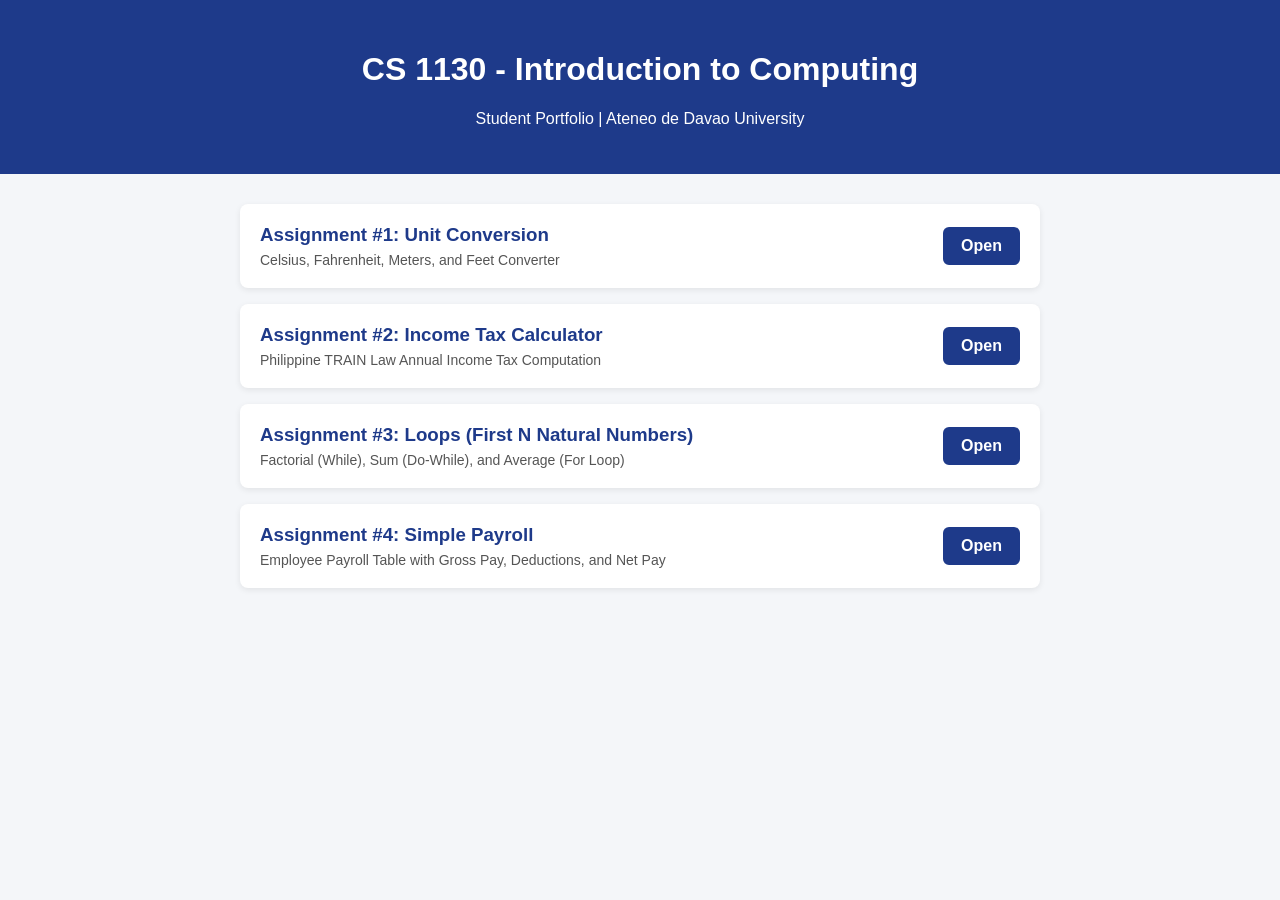
==== index.html @ 534a08da "Create index.html" ====
<!DOCTYPE html>
<html lang="en">
<head>
  <meta charset="UTF-8">
  <meta name="viewport" content="width=device-width, initial-scale=1.0">
  <title>CS 1130 - Introduction to Computing</title>
  <style>
    body { font-family: Arial, sans-serif; margin: 0; background: #f4f6f9; color: #222; }
    header { background: #1e3a8a; color: white; padding: 30px 20px; text-align: center; }
    .container { max-width: 800px; margin: 30px auto; padding: 0 20px; }
    .card { background: white; padding: 20px; margin-bottom: 16px; border-radius: 8px; box-shadow: 0 2px 6px rgba(0,0,0,0.08); display: flex; justify-content: space-between; align-items: center; }
    .card h3 { margin: 0 0 6px 0; color: #1e3a8a; }
    .card p { margin: 0; color: #555; font-size: 14px; }
    .btn { background: #1e3a8a; color: white; text-decoration: none; padding: 10px 18px; border-radius: 6px; font-weight: bold; }
    .btn:hover { background: #1d4ed8; }
  </style>
</head>
<body>
  <header>
    <h1>CS 1130 - Introduction to Computing</h1>
    <p>Student Portfolio | Ateneo de Davao University</p>
  </header>

  <div class="container">
    <div class="card">
      <div>
        <h3>Assignment #1: Unit Conversion</h3>
        <p>Celsius, Fahrenheit, Meters, and Feet Converter</p>
      </div>
      <a class="btn" href="assignment1.html">Open</a>
    </div>

    <div class="card">
      <div>
        <h3>Assignment #2: Income Tax Calculator</h3>
        <p>Philippine TRAIN Law Annual Income Tax Computation</p>
      </div>
      <a class="btn" href="assignment2.html">Open</a>
    </div>

    <div class="card">
      <div>
        <h3>Assignment #3: Loops (First N Natural Numbers)</h3>
        <p>Factorial (While), Sum (Do-While), and Average (For Loop)</p>
      </div>
      <a class="btn" href="assignment3.html">Open</a>
    </div>

    <div class="card">
      <div>
        <h3>Assignment #4: Simple Payroll</h3>
        <p>Employee Payroll Table with Gross Pay, Deductions, and Net Pay</p>
      </div>
      <a class="btn" href="assignment4.html">Open</a>
    </div>
  </div>
</body>
</html>
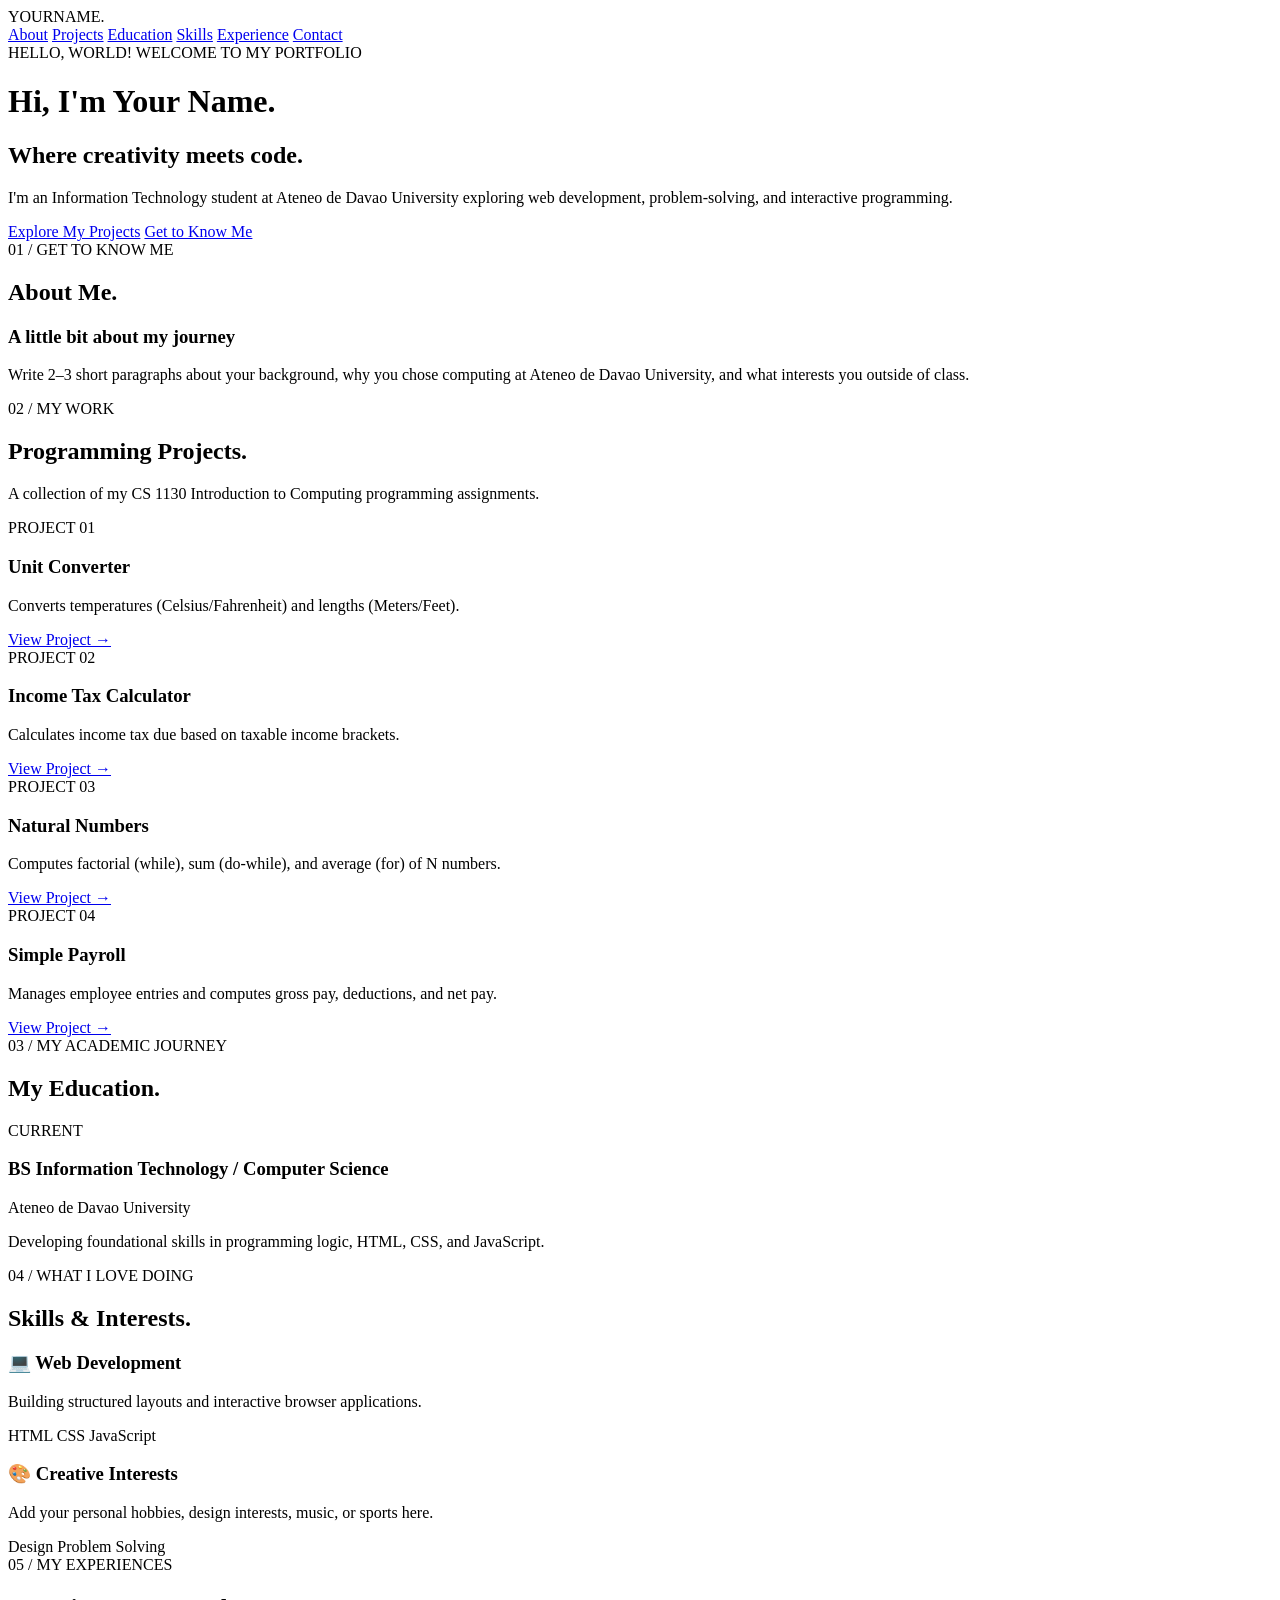
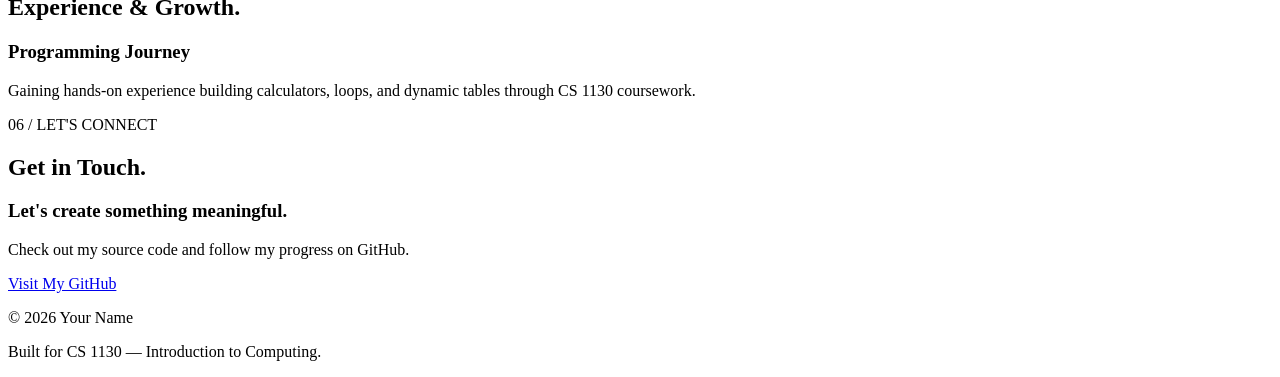
==== commit 7bb811ed: "Update index.html" ====
--- a/index.html
+++ b/index.html
@@ -1,58 +1,165 @@
 <!DOCTYPE html>
 <html lang="en">
 <head>
-  <meta charset="UTF-8">
-  <meta name="viewport" content="width=device-width, initial-scale=1.0">
-  <title>CS 1130 - Introduction to Computing</title>
-  <style>
-    body { font-family: Arial, sans-serif; margin: 0; background: #f4f6f9; color: #222; }
-    header { background: #1e3a8a; color: white; padding: 30px 20px; text-align: center; }
-    .container { max-width: 800px; margin: 30px auto; padding: 0 20px; }
-    .card { background: white; padding: 20px; margin-bottom: 16px; border-radius: 8px; box-shadow: 0 2px 6px rgba(0,0,0,0.08); display: flex; justify-content: space-between; align-items: center; }
-    .card h3 { margin: 0 0 6px 0; color: #1e3a8a; }
-    .card p { margin: 0; color: #555; font-size: 14px; }
-    .btn { background: #1e3a8a; color: white; text-decoration: none; padding: 10px 18px; border-radius: 6px; font-weight: bold; }
-    .btn:hover { background: #1d4ed8; }
-  </style>
+  <meta charset="UTF-8" />
+  <meta name="viewport" content="width=device-width, initial-scale=1.0" />
+  <title>My CS 1130 Portfolio</title>
+  <link rel="stylesheet" href="style.css" />
 </head>
 <body>
-  <header>
-    <h1>CS 1130 - Introduction to Computing</h1>
-    <p>Student Portfolio | Ateneo de Davao University</p>
+
+  <!-- Sticky Navigation -->
+  <nav class="navbar">
+    <div class="logo">YOURNAME<span>.</span></div>
+    <div class="nav-links">
+      <a href="#about">About</a>
+      <a href="#projects">Projects</a>
+      <a href="#education">Education</a>
+      <a href="#skills">Skills</a>
+      <a href="#experience">Experience</a>
+      <a href="#contact">Contact</a>
+    </div>
+  </nav>
+
+  <!-- Hero Section -->
+  <header class="hero">
+    <div class="eyebrow">HELLO, WORLD! WELCOME TO MY PORTFOLIO</div>
+    <h1>Hi, I'm <span>Your Name.</span></h1>
+    <h2>Where creativity meets code.</h2>
+    <p>
+      I'm an Information Technology student at Ateneo de Davao University
+      exploring web development, problem-solving, and interactive programming.
+    </p>
+    <div class="hero-buttons">
+      <a href="#projects" class="btn btn-primary">Explore My Projects</a>
+      <a href="#about" class="btn btn-secondary">Get to Know Me</a>
+    </div>
   </header>
 
-  <div class="container">
+  <!-- 01 / About -->
+  <section id="about" class="section">
+    <div class="eyebrow">01 / GET TO KNOW ME</div>
+    <h2>About <span>Me.</span></h2>
     <div class="card">
-      <div>
-        <h3>Assignment #1: Unit Conversion</h3>
-        <p>Celsius, Fahrenheit, Meters, and Feet Converter</p>
+      <h3>A little bit about my journey</h3>
+      <p>
+        Write 2–3 short paragraphs about your background, why you chose computing
+        at Ateneo de Davao University, and what interests you outside of class.
+      </p>
+    </div>
+  </section>
+
+  <!-- 02 / Projects -->
+  <section id="projects" class="section">
+    <div class="eyebrow">02 / MY WORK</div>
+    <h2>Programming <span>Projects.</span></h2>
+    <p class="section-desc">
+      A collection of my CS 1130 Introduction to Computing programming assignments.
+    </p>
+
+    <div class="grid-2">
+      <div class="card project-card">
+        <div class="tag">PROJECT 01</div>
+        <h3>Unit Converter</h3>
+        <p>Converts temperatures (Celsius/Fahrenheit) and lengths (Meters/Feet).</p>
+        <a href="converter.html" class="project-link">View Project →</a>
       </div>
-      <a class="btn" href="assignment1.html">Open</a>
+
+      <div class="card project-card">
+        <div class="tag">PROJECT 02</div>
+        <h3>Income Tax Calculator</h3>
+        <p>Calculates income tax due based on taxable income brackets.</p>
+        <a href="tax.html" class="project-link">View Project →</a>
+      </div>
+
+      <div class="card project-card">
+        <div class="tag">PROJECT 03</div>
+        <h3>Natural Numbers</h3>
+        <p>Computes factorial (while), sum (do-while), and average (for) of N numbers.</p>
+        <a href="numbers.html" class="project-link">View Project →</a>
+      </div>
+
+      <div class="card project-card">
+        <div class="tag">PROJECT 04</div>
+        <h3>Simple Payroll</h3>
+        <p>Manages employee entries and computes gross pay, deductions, and net pay.</p>
+        <a href="payroll.html" class="project-link">View Project →</a>
+      </div>
     </div>
+  </section>
 
+  <!-- 03 / Education -->
+  <section id="education" class="section">
+    <div class="eyebrow">03 / MY ACADEMIC JOURNEY</div>
+    <h2>My <span>Education.</span></h2>
+    <div class="grid-2">
+      <div class="card">
+        <div class="tag">CURRENT</div>
+        <h3>BS Information Technology / Computer Science</h3>
+        <p class="muted">Ateneo de Davao University</p>
+        <p>Developing foundational skills in programming logic, HTML, CSS, and JavaScript.</p>
+      </div>
+    </div>
+  </section>
+
+  <!-- 04 / Skills & Interests -->
+  <section id="skills" class="section">
+    <div class="eyebrow">04 / WHAT I LOVE DOING</div>
+    <h2>Skills &amp; <span>Interests.</span></h2>
+    <div class="grid-2">
+      <div class="card">
+        <h3>💻 Web Development</h3>
+        <p>Building structured layouts and interactive browser applications.</p>
+        <div class="badges">
+          <span>HTML</span>
+          <span>CSS</span>
+          <span>JavaScript</span>
+        </div>
+      </div>
+
+      <div class="card">
+        <h3>🎨 Creative Interests</h3>
+        <p>Add your personal hobbies, design interests, music, or sports here.</p>
+        <div class="badges">
+          <span>Design</span>
+          <span>Problem Solving</span>
+        </div>
+      </div>
+    </div>
+  </section>
+
+  <!-- 05 / Experience -->
+  <section id="experience" class="section">
+    <div class="eyebrow">05 / MY EXPERIENCES</div>
+    <h2>Experience &amp; <span>Growth.</span></h2>
+    <div class="grid-2">
+      <div class="card">
+        <h3>Programming Journey</h3>
+        <p>
+          Gaining hands-on experience building calculators, loops, and dynamic
+          tables through CS 1130 coursework.
+        </p>
+      </div>
+    </div>
+  </section>
+
+  <!-- 06 / Contact -->
+  <section id="contact" class="section">
+    <div class="eyebrow">06 / LET'S CONNECT</div>
+    <h2>Get in <span>Touch.</span></h2>
     <div class="card">
-      <div>
-        <h3>Assignment #2: Income Tax Calculator</h3>
-        <p>Philippine TRAIN Law Annual Income Tax Computation</p>
-      </div>
-      <a class="btn" href="assignment2.html">Open</a>
+      <h3>Let's create something meaningful.</h3>
+      <p>Check out my source code and follow my progress on GitHub.</p>
+      <a href="https://github.com/your-username" target="_blank" rel="noopener noreferrer" class="btn btn-primary">
+        Visit My GitHub
+      </a>
     </div>
+  </section>
 
-    <div class="card">
-      <div>
-        <h3>Assignment #3: Loops (First N Natural Numbers)</h3>
-        <p>Factorial (While), Sum (Do-While), and Average (For Loop)</p>
-      </div>
-      <a class="btn" href="assignment3.html">Open</a>
-    </div>
+  <footer>
+    <p>© 2026 Your Name</p>
+    <p>Built for CS 1130 — Introduction to Computing.</p>
+  </footer>
 
-    <div class="card">
-      <div>
-        <h3>Assignment #4: Simple Payroll</h3>
-        <p>Employee Payroll Table with Gross Pay, Deductions, and Net Pay</p>
-      </div>
-      <a class="btn" href="assignment4.html">Open</a>
-    </div>
-  </div>
 </body>
 </html>
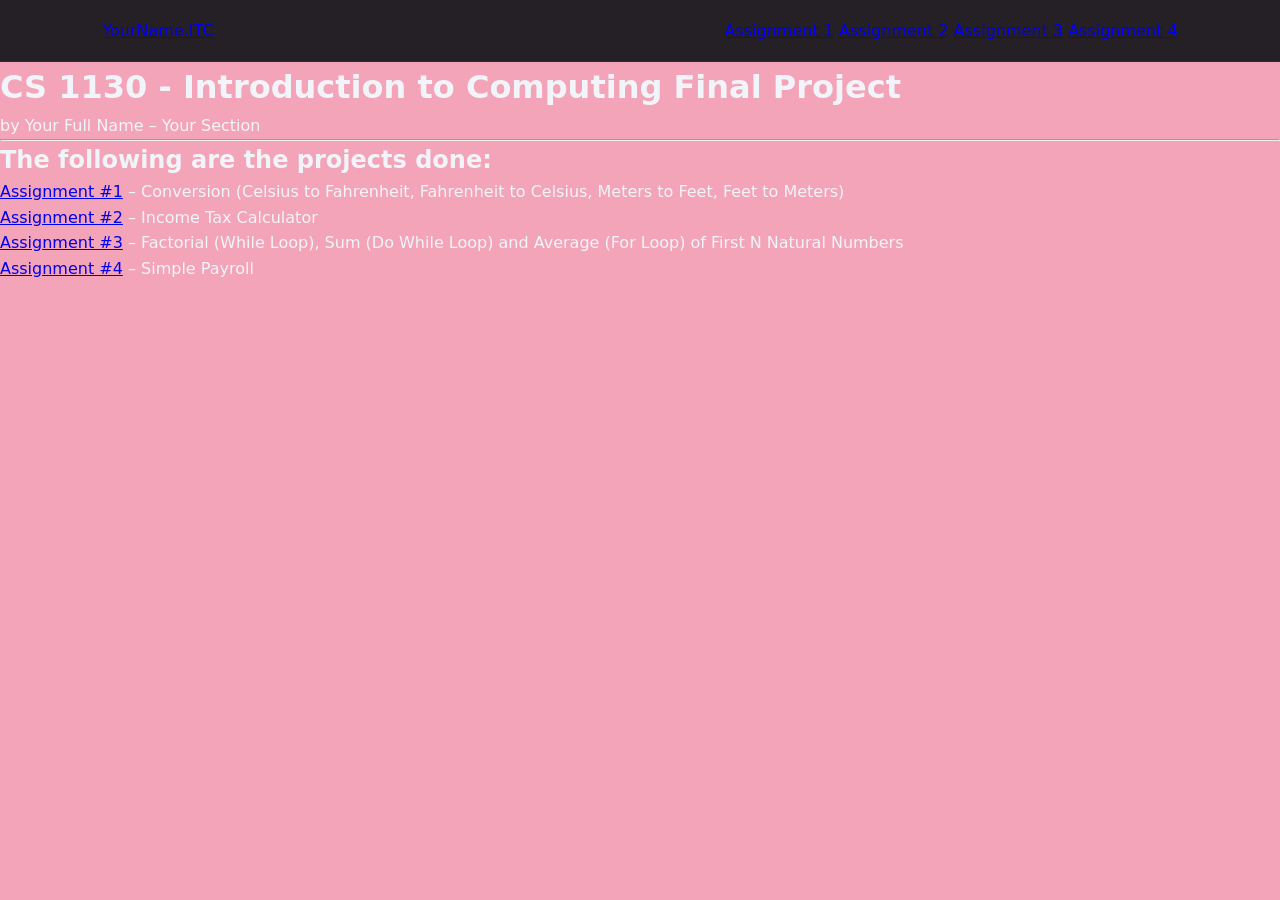
==== commit 64a4e83b: "Update index.html" ====
--- a/index.html
+++ b/index.html
@@ -3,163 +3,52 @@
 <head>
   <meta charset="UTF-8" />
   <meta name="viewport" content="width=device-width, initial-scale=1.0" />
-  <title>My CS 1130 Portfolio</title>
+  <title>CS 1130 - Introduction to Computing Final Project</title>
   <link rel="stylesheet" href="style.css" />
 </head>
 <body>
 
-  <!-- Sticky Navigation -->
+  <!-- Top Navigation Bar with Assignment Tabs -->
   <nav class="navbar">
-    <div class="logo">YOURNAME<span>.</span></div>
-    <div class="nav-links">
-      <a href="#about">About</a>
-      <a href="#projects">Projects</a>
-      <a href="#education">Education</a>
-      <a href="#skills">Skills</a>
-      <a href="#experience">Experience</a>
-      <a href="#contact">Contact</a>
+    <a href="index.html" class="brand">YourName<span>.ITC</span></a>
+    <div class="nav-tabs">
+      <a href="assignment1.html">Assignment 1</a>
+      <a href="assignment2.html">Assignment 2</a>
+      <a href="assignment3.html">Assignment 3</a>
+      <a href="assignment4.html">Assignment 4</a>
     </div>
   </nav>
 
-  <!-- Hero Section -->
-  <header class="hero">
-    <div class="eyebrow">HELLO, WORLD! WELCOME TO MY PORTFOLIO</div>
-    <h1>Hi, I'm <span>Your Name.</span></h1>
-    <h2>Where creativity meets code.</h2>
-    <p>
-      I'm an Information Technology student at Ateneo de Davao University
-      exploring web development, problem-solving, and interactive programming.
-    </p>
-    <div class="hero-buttons">
-      <a href="#projects" class="btn btn-primary">Explore My Projects</a>
-      <a href="#about" class="btn btn-secondary">Get to Know Me</a>
+  <!-- Centered Main Card -->
+  <main class="page-wrapper">
+    <div class="main-card">
+      <h1>CS 1130 - Introduction to Computing Final Project</h1>
+      <p class="subtitle">by Your Full Name – Your Section</p>
+
+      <hr class="divider" />
+
+      <h2>The following are the projects done:</h2>
+
+      <ul class="assignment-list">
+        <li>
+          <a href="assignment1.html">Assignment #1</a>
+          <span>– Conversion (Celsius to Fahrenheit, Fahrenheit to Celsius, Meters to Feet, Feet to Meters)</span>
+        </li>
+        <li>
+          <a href="assignment2.html">Assignment #2</a>
+          <span>– Income Tax Calculator</span>
+        </li>
+        <li>
+          <a href="assignment3.html">Assignment #3</a>
+          <span>– Factorial (While Loop), Sum (Do While Loop) and Average (For Loop) of First N Natural Numbers</span>
+        </li>
+        <li>
+          <a href="assignment4.html">Assignment #4</a>
+          <span>– Simple Payroll</span>
+        </li>
+      </ul>
     </div>
-  </header>
-
-  <!-- 01 / About -->
-  <section id="about" class="section">
-    <div class="eyebrow">01 / GET TO KNOW ME</div>
-    <h2>About <span>Me.</span></h2>
-    <div class="card">
-      <h3>A little bit about my journey</h3>
-      <p>
-        Write 2–3 short paragraphs about your background, why you chose computing
-        at Ateneo de Davao University, and what interests you outside of class.
-      </p>
-    </div>
-  </section>
-
-  <!-- 02 / Projects -->
-  <section id="projects" class="section">
-    <div class="eyebrow">02 / MY WORK</div>
-    <h2>Programming <span>Projects.</span></h2>
-    <p class="section-desc">
-      A collection of my CS 1130 Introduction to Computing programming assignments.
-    </p>
-
-    <div class="grid-2">
-      <div class="card project-card">
-        <div class="tag">PROJECT 01</div>
-        <h3>Unit Converter</h3>
-        <p>Converts temperatures (Celsius/Fahrenheit) and lengths (Meters/Feet).</p>
-        <a href="converter.html" class="project-link">View Project →</a>
-      </div>
-
-      <div class="card project-card">
-        <div class="tag">PROJECT 02</div>
-        <h3>Income Tax Calculator</h3>
-        <p>Calculates income tax due based on taxable income brackets.</p>
-        <a href="tax.html" class="project-link">View Project →</a>
-      </div>
-
-      <div class="card project-card">
-        <div class="tag">PROJECT 03</div>
-        <h3>Natural Numbers</h3>
-        <p>Computes factorial (while), sum (do-while), and average (for) of N numbers.</p>
-        <a href="numbers.html" class="project-link">View Project →</a>
-      </div>
-
-      <div class="card project-card">
-        <div class="tag">PROJECT 04</div>
-        <h3>Simple Payroll</h3>
-        <p>Manages employee entries and computes gross pay, deductions, and net pay.</p>
-        <a href="payroll.html" class="project-link">View Project →</a>
-      </div>
-    </div>
-  </section>
-
-  <!-- 03 / Education -->
-  <section id="education" class="section">
-    <div class="eyebrow">03 / MY ACADEMIC JOURNEY</div>
-    <h2>My <span>Education.</span></h2>
-    <div class="grid-2">
-      <div class="card">
-        <div class="tag">CURRENT</div>
-        <h3>BS Information Technology / Computer Science</h3>
-        <p class="muted">Ateneo de Davao University</p>
-        <p>Developing foundational skills in programming logic, HTML, CSS, and JavaScript.</p>
-      </div>
-    </div>
-  </section>
-
-  <!-- 04 / Skills & Interests -->
-  <section id="skills" class="section">
-    <div class="eyebrow">04 / WHAT I LOVE DOING</div>
-    <h2>Skills &amp; <span>Interests.</span></h2>
-    <div class="grid-2">
-      <div class="card">
-        <h3>💻 Web Development</h3>
-        <p>Building structured layouts and interactive browser applications.</p>
-        <div class="badges">
-          <span>HTML</span>
-          <span>CSS</span>
-          <span>JavaScript</span>
-        </div>
-      </div>
-
-      <div class="card">
-        <h3>🎨 Creative Interests</h3>
-        <p>Add your personal hobbies, design interests, music, or sports here.</p>
-        <div class="badges">
-          <span>Design</span>
-          <span>Problem Solving</span>
-        </div>
-      </div>
-    </div>
-  </section>
-
-  <!-- 05 / Experience -->
-  <section id="experience" class="section">
-    <div class="eyebrow">05 / MY EXPERIENCES</div>
-    <h2>Experience &amp; <span>Growth.</span></h2>
-    <div class="grid-2">
-      <div class="card">
-        <h3>Programming Journey</h3>
-        <p>
-          Gaining hands-on experience building calculators, loops, and dynamic
-          tables through CS 1130 coursework.
-        </p>
-      </div>
-    </div>
-  </section>
-
-  <!-- 06 / Contact -->
-  <section id="contact" class="section">
-    <div class="eyebrow">06 / LET'S CONNECT</div>
-    <h2>Get in <span>Touch.</span></h2>
-    <div class="card">
-      <h3>Let's create something meaningful.</h3>
-      <p>Check out my source code and follow my progress on GitHub.</p>
-      <a href="https://github.com/your-username" target="_blank" rel="noopener noreferrer" class="btn btn-primary">
-        Visit My GitHub
-      </a>
-    </div>
-  </section>
-
-  <footer>
-    <p>© 2026 Your Name</p>
-    <p>Built for CS 1130 — Introduction to Computing.</p>
-  </footer>
+  </main>
 
 </body>
 </html>
--- a/style.css
+++ b/style.css
@@ -0,0 +1,218 @@
+:root {
+  --bg: #f4a4b8;
+  --surface: #181b24;
+  --border: #272b38;
+  --text: #f1f5f9;
+  --muted: #94a3b8;
+  --accent: #a855f7;
+  --accent-hover: #9333ea;
+}
+
+* {
+  box-sizing: border-box;
+  margin: 0;
+  padding: 0;
+}
+
+html {
+  scroll-behavior: smooth;
+}
+
+body {
+  font-family: system-ui, -apple-system, sans-serif;
+  background-color: var(--bg);
+  color: var(--text);
+  line-height: 1.6;
+}
+
+/* Navbar */
+.navbar {
+  position: sticky;
+  top: 0;
+  z-index: 100;
+  display: flex;
+  justify-content: space-between;
+  align-items: center;
+  padding: 1.1rem 8%;
+  background: rgba(15, 17, 23, 0.9);
+  backdrop-filter: blur(10px);
+  border-bottom: 1px solid var(--border);
+}
+
+.logo {
+  font-weight: 800;
+  font-size: 1.25rem;
+  letter-spacing: 1px;
+}
+
+.logo span, h1 span, h2 span {
+  color: var(--accent);
+}
+
+.nav-links {
+  display: flex;
+  gap: 1.5rem;
+  flex-wrap: wrap;
+}
+
+.nav-links a {
+  color: var(--muted);
+  text-decoration: none;
+  font-size: 0.95rem;
+  transition: color 0.2s;
+}
+
+.nav-links a:hover {
+  color: var(--text);
+}
+
+/* Layout & Sections */
+.hero, .section {
+  max-width: 1050px;
+  margin: 0 auto;
+  padding: 5rem 1.5rem;
+}
+
+.hero {
+  padding-top: 6rem;
+  padding-bottom: 6rem;
+}
+
+.eyebrow, .tag {
+  font-size: 0.78rem;
+  font-weight: 700;
+  letter-spacing: 1.5px;
+  color: var(--accent);
+  margin-bottom: 0.6rem;
+  text-transform: uppercase;
+}
+
+.hero h1 {
+  font-size: clamp(2.4rem, 5vw, 3.8rem);
+  line-height: 1.15;
+  margin-bottom: 0.5rem;
+}
+
+.hero h2 {
+  font-size: clamp(1.3rem, 3vw, 1.9rem);
+  color: var(--muted);
+  font-weight: 500;
+  margin-bottom: 1.25rem;
+}
+
+.hero p, .section-desc {
+  max-width: 620px;
+  color: var(--muted);
+  margin-bottom: 2rem;
+}
+
+.section h2 {
+  font-size: 2.1rem;
+  margin-bottom: 1.25rem;
+}
+
+/* Grids & Cards */
+.grid-2 {
+  display: grid;
+  grid-template-columns: repeat(auto-fit, minmax(290px, 1fr));
+  gap: 1.5rem;
+}
+
+.card {
+  background: var(--surface);
+  border: 1px solid var(--border);
+  border-radius: 14px;
+  padding: 1.75rem;
+  transition: transform 0.2s, border-color 0.2s;
+}
+
+.card:hover {
+  transform: translateY(-4px);
+  border-color: var(--accent);
+}
+
+.card h3 {
+  margin-bottom: 0.6rem;
+  font-size: 1.25rem;
+}
+
+.card p {
+  color: var(--muted);
+  margin-bottom: 1rem;
+}
+
+/* Buttons & Links */
+.hero-buttons {
+  display: flex;
+  gap: 1rem;
+  flex-wrap: wrap;
+}
+
+.btn {
+  display: inline-block;
+  padding: 0.75rem 1.4rem;
+  border-radius: 8px;
+  text-decoration: none;
+  font-weight: 600;
+  font-size: 0.95rem;
+  cursor: pointer;
+  border: none;
+  transition: background 0.2s, border-color 0.2s;
+}
+
+.btn-primary {
+  background: var(--accent);
+  color: #fff;
+}
+
+.btn-primary:hover {
+  background: var(--accent-hover);
+}
+
+.btn-secondary {
+  background: transparent;
+  color: var(--text);
+  border: 1px solid var(--border);
+}
+
+.btn-secondary:hover {
+  border-color: var(--accent);
+}
+
+.project-link {
+  color: var(--accent);
+  text-decoration: none;
+  font-weight: 600;
+  font-size: 0.95rem;
+}
+
+.project-link:hover {
+  text-decoration: underline;
+}
+
+/* Skill Badges */
+.badges {
+  display: flex;
+  flex-wrap: wrap;
+  gap: 0.5rem;
+  margin-top: 0.75rem;
+}
+
+.badges span {
+  background: rgba(168, 85, 247, 0.14);
+  color: #d8b4fe;
+  border: 1px solid rgba(168, 85, 247, 0.35);
+  padding: 0.25rem 0.7rem;
+  border-radius: 999px;
+  font-size: 0.8rem;
+  font-weight: 600;
+}
+
+/* Footer */
+footer {
+  text-align: center;
+  padding: 2.5rem 1rem;
+  border-top: 1px solid var(--border);
+  color: var(--muted);
+  font-size: 0.9rem;
+}
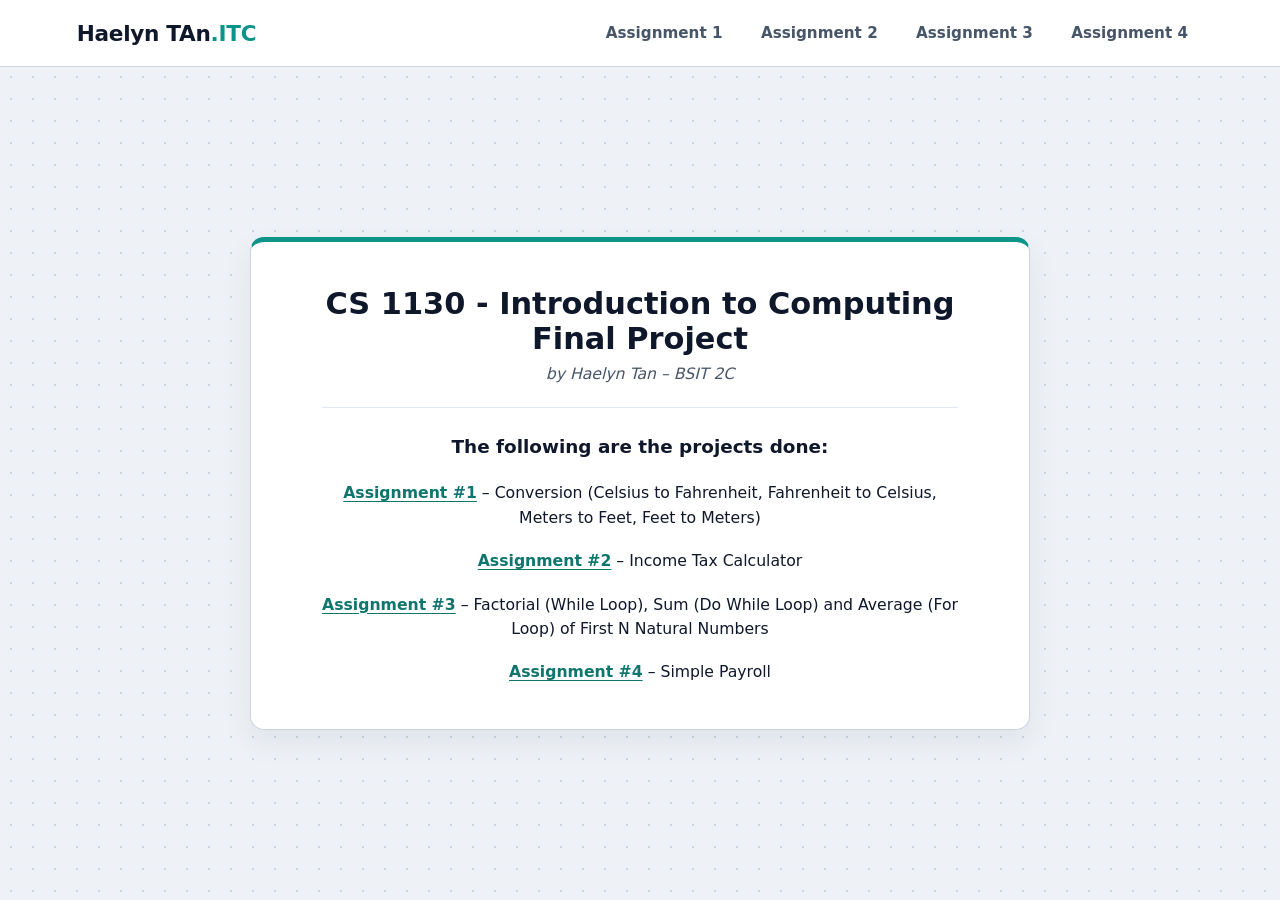
==== commit bcc73e52: "Update index.html" ====
--- a/index.html
+++ b/index.html
@@ -10,7 +10,7 @@
 
   <!-- Top Navigation Bar with Assignment Tabs -->
   <nav class="navbar">
-    <a href="index.html" class="brand">YourName<span>.ITC</span></a>
+    <a href="index.html" class="brand">Haelyn TAn<span>.ITC</span></a>
     <div class="nav-tabs">
       <a href="assignment1.html">Assignment 1</a>
       <a href="assignment2.html">Assignment 2</a>
@@ -23,7 +23,7 @@
   <main class="page-wrapper">
     <div class="main-card">
       <h1>CS 1130 - Introduction to Computing Final Project</h1>
-      <p class="subtitle">by Your Full Name – Your Section</p>
+      <p class="subtitle">by Haelyn Tan – BSIT 2C</p>
 
       <hr class="divider" />
 
--- a/style.css
+++ b/style.css
@@ -1,11 +1,15 @@
 :root {
-  --bg: #f4a4b8;
-  --surface: #181b24;
-  --border: #272b38;
-  --text: #f1f5f9;
-  --muted: #94a3b8;
-  --accent: #a855f7;
-  --accent-hover: #9333ea;
+  --bg: #eef2f6;
+  --surface: #ffffff;
+  --navbar-bg: #ffffff;
+  --text-main: #0f172a;
+  --text-muted: #475569;
+  --border: #cbd5e1;
+  --accent: #0d9488;
+  --accent-soft: #f0fdfa;
+  --accent-dark: #0f766e;
+  --danger: #dc2626;
+  --danger-soft: #fef2f2;
 }
 
 * {
@@ -14,205 +18,328 @@
   padding: 0;
 }
 
-html {
-  scroll-behavior: smooth;
-}
-
 body {
-  font-family: system-ui, -apple-system, sans-serif;
+  font-family: "Segoe UI", system-ui, -apple-system, sans-serif;
   background-color: var(--bg);
-  color: var(--text);
-  line-height: 1.6;
-}
-
-/* Navbar */
+  background-image: radial-gradient(#cbd5e1 1px, transparent 1px);
+  background-size: 22px 22px;
+  color: var(--text-main);
+  min-height: 100vh;
+  display: flex;
+  flex-direction: column;
+}
+
+/* Top Navbar & Tabs */
 .navbar {
-  position: sticky;
-  top: 0;
-  z-index: 100;
+  background-color: var(--navbar-bg);
+  border-bottom: 1px solid var(--border);
+  padding: 1rem 6%;
   display: flex;
   justify-content: space-between;
   align-items: center;
-  padding: 1.1rem 8%;
-  background: rgba(15, 17, 23, 0.9);
-  backdrop-filter: blur(10px);
-  border-bottom: 1px solid var(--border);
-}
-
-.logo {
+  flex-wrap: wrap;
+  gap: 1rem;
+}
+
+.brand {
+  font-size: 1.35rem;
   font-weight: 800;
-  font-size: 1.25rem;
-  letter-spacing: 1px;
-}
-
-.logo span, h1 span, h2 span {
+  color: var(--text-main);
+  text-decoration: none;
+  letter-spacing: -0.3px;
+}
+
+.brand span {
   color: var(--accent);
 }
 
-.nav-links {
-  display: flex;
-  gap: 1.5rem;
+.nav-tabs {
+  display: flex;
+  gap: 0.5rem;
   flex-wrap: wrap;
 }
 
-.nav-links a {
-  color: var(--muted);
+.nav-tabs a {
   text-decoration: none;
-  font-size: 0.95rem;
-  transition: color 0.2s;
-}
-
-.nav-links a:hover {
-  color: var(--text);
-}
-
-/* Layout & Sections */
-.hero, .section {
-  max-width: 1050px;
-  margin: 0 auto;
-  padding: 5rem 1.5rem;
-}
-
-.hero {
-  padding-top: 6rem;
-  padding-bottom: 6rem;
-}
-
-.eyebrow, .tag {
-  font-size: 0.78rem;
-  font-weight: 700;
-  letter-spacing: 1.5px;
-  color: var(--accent);
-  margin-bottom: 0.6rem;
-  text-transform: uppercase;
-}
-
-.hero h1 {
-  font-size: clamp(2.4rem, 5vw, 3.8rem);
-  line-height: 1.15;
-  margin-bottom: 0.5rem;
-}
-
-.hero h2 {
-  font-size: clamp(1.3rem, 3vw, 1.9rem);
-  color: var(--muted);
-  font-weight: 500;
-  margin-bottom: 1.25rem;
-}
-
-.hero p, .section-desc {
-  max-width: 620px;
-  color: var(--muted);
-  margin-bottom: 2rem;
-}
-
-.section h2 {
-  font-size: 2.1rem;
-  margin-bottom: 1.25rem;
-}
-
-/* Grids & Cards */
-.grid-2 {
-  display: grid;
-  grid-template-columns: repeat(auto-fit, minmax(290px, 1fr));
-  gap: 1.5rem;
-}
-
-.card {
-  background: var(--surface);
-  border: 1px solid var(--border);
-  border-radius: 14px;
-  padding: 1.75rem;
-  transition: transform 0.2s, border-color 0.2s;
-}
-
-.card:hover {
-  transform: translateY(-4px);
-  border-color: var(--accent);
-}
-
-.card h3 {
-  margin-bottom: 0.6rem;
-  font-size: 1.25rem;
-}
-
-.card p {
-  color: var(--muted);
-  margin-bottom: 1rem;
-}
-
-/* Buttons & Links */
-.hero-buttons {
-  display: flex;
-  gap: 1rem;
-  flex-wrap: wrap;
-}
-
-.btn {
-  display: inline-block;
-  padding: 0.75rem 1.4rem;
-  border-radius: 8px;
-  text-decoration: none;
+  color: var(--text-muted);
   font-weight: 600;
   font-size: 0.95rem;
+  padding: 0.5rem 0.95rem;
+  border-radius: 8px;
+  transition: background-color 0.2s, color 0.2s;
+}
+
+.nav-tabs a:hover,
+.nav-tabs a.active {
+  background-color: var(--accent-soft);
+  color: var(--accent-dark);
+}
+
+/* Centered Container */
+.page-wrapper {
+  flex: 1;
+  display: flex;
+  justify-content: center;
+  align-items: center;
+  padding: 2.5rem 1.25rem;
+}
+
+.main-card {
+  background-color: var(--surface);
+  border: 1px solid var(--border);
+  border-top: 5px solid var(--accent);
+  border-radius: 14px;
+  max-width: 780px;
+  width: 100%;
+  padding: 2.75rem 2.25rem;
+  text-align: center;
+  box-shadow: 0 12px 30px rgba(15, 23, 42, 0.07);
+}
+
+.main-card.wide {
+  max-width: 960px;
+}
+
+.main-card h1 {
+  font-size: clamp(1.4rem, 3vw, 1.9rem);
+  font-weight: 700;
+  color: var(--text-main);
+  margin-bottom: 0.5rem;
+}
+
+.subtitle {
+  font-style: italic;
+  color: var(--text-muted);
+  font-size: 0.98rem;
+  margin-bottom: 1.5rem;
+}
+
+.divider {
+  border: none;
+  border-top: 1px solid #e2e8f0;
+  margin: 0 auto 1.75rem;
+  max-width: 90%;
+}
+
+.main-card h2 {
+  font-size: 1.15rem;
+  font-weight: 700;
+  margin-bottom: 1.5rem;
+  color: var(--text-main);
+}
+
+/* Homepage Assignment List */
+.assignment-list {
+  list-style: none;
+  display: flex;
+  flex-direction: column;
+  gap: 1.2rem;
+  max-width: 640px;
+  margin: 0 auto;
+}
+
+.assignment-list li {
+  font-size: 0.98rem;
+  line-height: 1.55;
+}
+
+.assignment-list a {
+  color: var(--accent-dark);
+  font-weight: 700;
+  text-decoration: underline;
+  text-underline-offset: 3px;
+}
+
+.assignment-list a:hover {
+  color: var(--accent);
+}
+
+/* Calculator Forms & Inputs */
+.form-grid {
+  display: grid;
+  grid-template-columns: repeat(auto-fit, minmax(200px, 1fr));
+  gap: 1rem;
+  text-align: left;
+  margin-bottom: 1.25rem;
+}
+
+.form-group {
+  display: flex;
+  flex-direction: column;
+  gap: 0.4rem;
+  text-align: left;
+  margin-bottom: 1rem;
+}
+
+.form-grid .form-group {
+  margin-bottom: 0;
+}
+
+label {
+  font-size: 0.9rem;
+  font-weight: 600;
+  color: var(--text-main);
+}
+
+input[type="number"],
+input[type="text"],
+select {
+  width: 100%;
+  padding: 0.68rem 0.85rem;
+  border: 1px solid var(--border);
+  border-radius: 8px;
+  font-size: 0.98rem;
+  color: var(--text-main);
+  background-color: #f8fafc;
+  transition: border-color 0.2s, background-color 0.2s;
+}
+
+input:focus,
+select:focus {
+  outline: none;
+  border-color: var(--accent);
+  background-color: #ffffff;
+}
+
+/* Buttons */
+.btn-row {
+  display: flex;
+  justify-content: center;
+  gap: 0.75rem;
+  flex-wrap: wrap;
+  margin-top: 0.5rem;
+}
+
+.btn {
+  padding: 0.68rem 1.35rem;
+  border: none;
+  border-radius: 8px;
+  font-size: 0.95rem;
+  font-weight: 600;
   cursor: pointer;
-  border: none;
-  transition: background 0.2s, border-color 0.2s;
+  transition: background-color 0.2s, transform 0.1s;
+}
+
+.btn:active {
+  transform: scale(0.98);
 }
 
 .btn-primary {
-  background: var(--accent);
-  color: #fff;
+  background-color: var(--accent);
+  color: #ffffff;
 }
 
 .btn-primary:hover {
-  background: var(--accent-hover);
+  background-color: var(--accent-dark);
 }
 
 .btn-secondary {
-  background: transparent;
-  color: var(--text);
-  border: 1px solid var(--border);
+  background-color: #e2e8f0;
+  color: var(--text-main);
 }
 
 .btn-secondary:hover {
-  border-color: var(--accent);
-}
-
-.project-link {
-  color: var(--accent);
+  background-color: #cbd5e1;
+}
+
+.btn-danger {
+  background-color: var(--danger-soft);
+  color: var(--danger);
+  border: 1px solid #fecaca;
+  padding: 0.35rem 0.7rem;
+  font-size: 0.85rem;
+}
+
+.btn-danger:hover {
+  background-color: var(--danger);
+  color: #ffffff;
+}
+
+/* Result Output Boxes */
+.result-box {
+  margin-top: 1.5rem;
+  padding: 1.25rem;
+  background-color: var(--accent-soft);
+  border: 1px solid #99f6e4;
+  border-radius: 10px;
+  text-align: left;
+}
+
+.result-grid {
+  display: grid;
+  grid-template-columns: repeat(auto-fit, minmax(180px, 1fr));
+  gap: 1rem;
+  margin-top: 1.5rem;
+}
+
+.stat-card {
+  background-color: var(--accent-soft);
+  border: 1px solid #99f6e4;
+  border-radius: 10px;
+  padding: 1.1rem;
+  text-align: center;
+}
+
+.stat-label {
+  font-size: 0.82rem;
+  font-weight: 700;
+  text-transform: uppercase;
+  color: var(--accent-dark);
+  margin-bottom: 0.35rem;
+}
+
+.stat-value {
+  font-size: 1.35rem;
+  font-weight: 800;
+  color: var(--text-main);
+  word-break: break-word;
+}
+
+/* Data & Reference Tables */
+.table-wrapper {
+  overflow-x: auto;
+  margin-top: 1.5rem;
+}
+
+table {
+  width: 100%;
+  border-collapse: collapse;
+  font-size: 0.92rem;
+  text-align: left;
+}
+
+th, td {
+  padding: 0.72rem 0.85rem;
+  border-bottom: 1px solid #e2e8f0;
+}
+
+th {
+  background-color: #f1f5f9;
+  font-weight: 700;
+  color: var(--text-main);
+}
+
+tr:hover td {
+  background-color: #f8fafc;
+}
+
+.text-right {
+  text-align: right;
+}
+
+.text-center {
+  text-align: center;
+}
+
+.back-link {
+  display: inline-block;
+  margin-top: 1.75rem;
+  color: var(--text-muted);
   text-decoration: none;
+  font-size: 0.92rem;
   font-weight: 600;
-  font-size: 0.95rem;
-}
-
-.project-link:hover {
-  text-decoration: underline;
-}
-
-/* Skill Badges */
-.badges {
-  display: flex;
-  flex-wrap: wrap;
-  gap: 0.5rem;
-  margin-top: 0.75rem;
-}
-
-.badges span {
-  background: rgba(168, 85, 247, 0.14);
-  color: #d8b4fe;
-  border: 1px solid rgba(168, 85, 247, 0.35);
-  padding: 0.25rem 0.7rem;
-  border-radius: 999px;
-  font-size: 0.8rem;
-  font-weight: 600;
-}
-
-/* Footer */
-footer {
-  text-align: center;
-  padding: 2.5rem 1rem;
-  border-top: 1px solid var(--border);
-  color: var(--muted);
-  font-size: 0.9rem;
-}
+}
+
+.back-link:hover {
+  color: var(--accent-dark);
+}
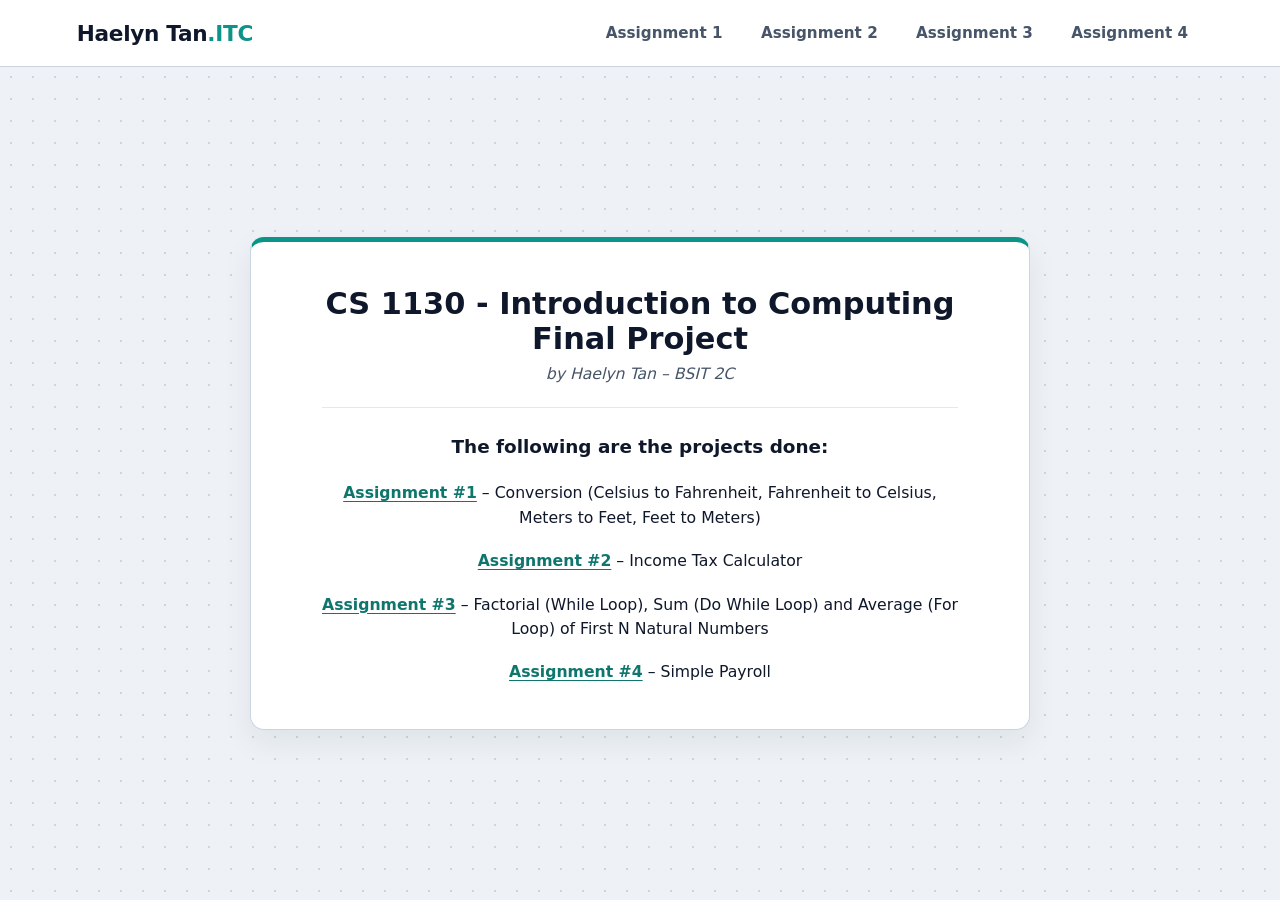
==== commit 906a73ce: "Update index.html" ====
--- a/index.html
+++ b/index.html
@@ -10,7 +10,7 @@
 
   <!-- Top Navigation Bar with Assignment Tabs -->
   <nav class="navbar">
-    <a href="index.html" class="brand">Haelyn TAn<span>.ITC</span></a>
+    <a href="index.html" class="brand">Haelyn Tan<span>.ITC</span></a>
     <div class="nav-tabs">
       <a href="assignment1.html">Assignment 1</a>
       <a href="assignment2.html">Assignment 2</a>
